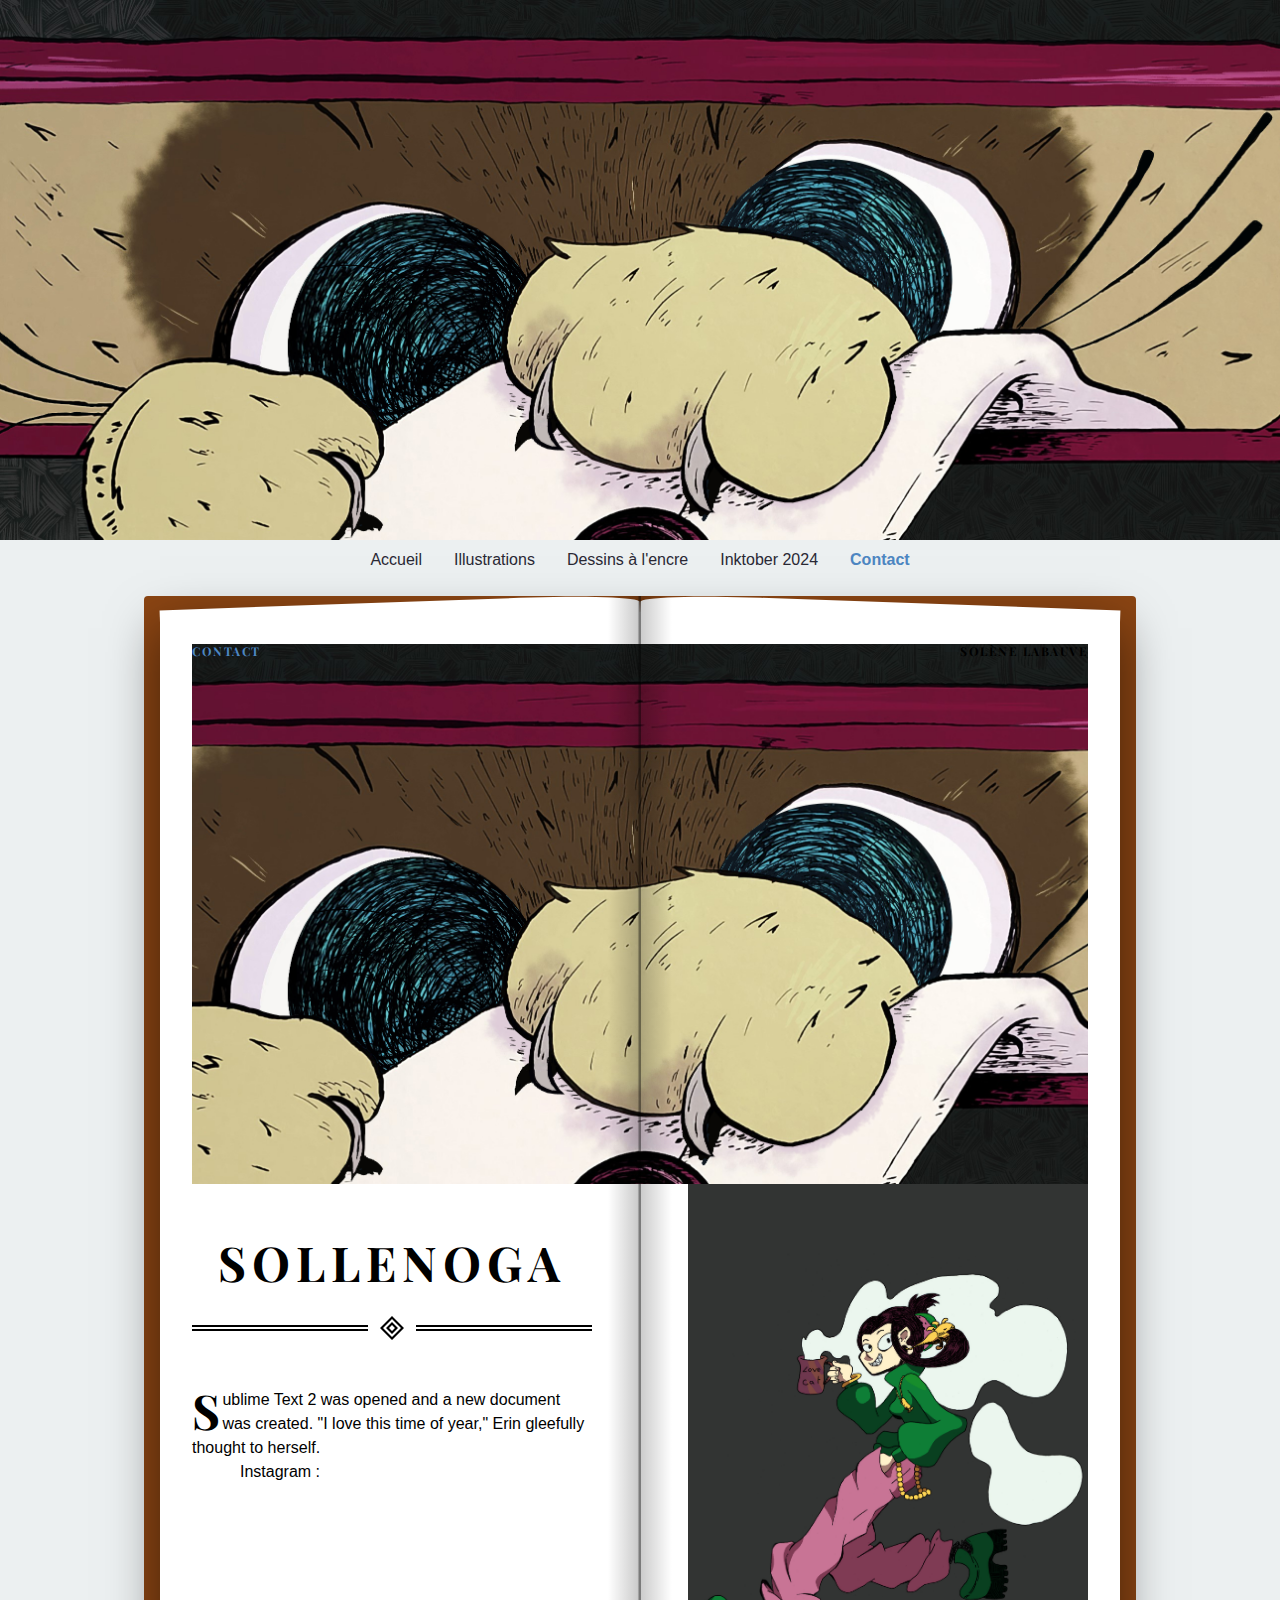
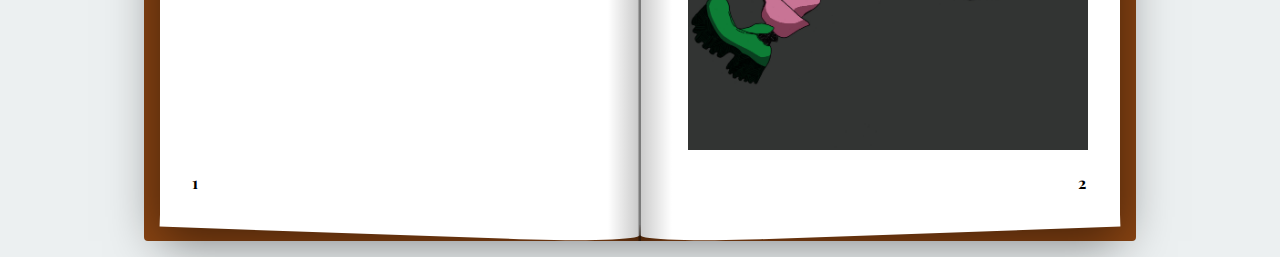
==== contact.html @ 6526e8dc "modification des images contact et test" ====
<!DOCTYPE html>
<html lang="fr">
<head>
    <meta charset="UTF-8">
    <meta name="viewport" content="width=device-width, initial-scale=1.0">
    <title>Contact</title>
    <link rel="stylesheet" href="css/styleLivre.css">
    <link rel="stylesheet" href="css/style.css">
</head>
<body>
    <div id="header"></div>
    <div id="wrapper">
        <div id="container">
    
            <section class="open-book">
                <header>
                    <h1>Contact</h1>
                    <h6>Solène Labauve</h6>
                </header>
                <article>
                    <h2 class="chapter-title">Sollenoga</h2>
                    <p>
                        Sublime Text 2 was opened and a new document was created. "I love this time of year," Erin gleefully thought to herself.
                    </p>
                    <p>
                        Instagram :
                    </p>
                    <img src="images/caracter_saul.jpg" alt="">
                    
                </article>
                <footer>
                    <ol id="page-numbers">
                        <li>1</li>
                        <li>2</li>
                    </ol>
                </footer>
            </section>
    
        </div>
    </div>

    
    <script src="js/script.js"></script>
</body>
</html>
---- css/styleLivre.css ----
@import url(https://fonts.googleapis.com/css?family=Crimson+Text:400,700,900,400italic,700italic,900italic|Playfair+Display:400,700,900,400italic,700italic,900italic|Rock+Salt:400);

*,
:before,
:after {
    box-sizing: border-box;
}

body {
    /* background-color: #1d1f20; */
    color: #e5e5e5;
    font: 16px/1.25 'Crimson Text', sans-serif;
    margin: 0;
}

#wrapper {
    margin-left: auto;
    margin-right: auto;
    max-width: 80vw;
}

#container {
    float: left;
    padding: 1em;
    width: 100%;
}

header{
    width: 100%;
}

img{
    width: 100%;
}

/*** OPEN BOOK ***/
.open-book {
    background: #fff;
    box-shadow: rgba(0,0,0,0.5) 0 1em 3em;
    color: #000;
    padding: 2em;
}

.open-book * {
    position: relative;
}

/* Highlight */
.open-book *::-moz-selection {
    background: rgba(222,255,0,0.75);
}

.open-book *::selection {
    background: rgba(222,255,0,0.75);
}

/* Header/Footer */
.open-book header {
    padding-bottom: 1em;
}

.open-book header *,
.open-book footer * {
    font: 700 1em/1.25 'Playfair Display', sans-serif;
    letter-spacing: 0.125em;
    margin: 0;
}

.open-book header * {
    font-size: 0.75em;
    text-transform: uppercase;
}

.open-book footer {
    padding-top: 1em;
}

.open-book footer #page-numbers {
    display: none;
    list-style: none;
    padding: 0;
    text-align: left;
}

.open-book footer #page-numbers > li:last-child {
    text-align: right;
}

/* Chapter Title */
.open-book .chapter-title {
    background: url([data-uri]) bottom center no-repeat;
    background-size: 0.5em 0.5em;
    font: 700 5vw/1.25 'Playfair Display', sans-serif;
    letter-spacing: 0.125em;
    margin: 0 0 1em 0;
    padding: 1em 0;
    position: relative;
    text-align: center;
    text-transform: uppercase;
}

.open-book .chapter-title:before,
.open-book .chapter-title:after {
    border: solid 0 #000;
    border-width: 0.05em 0;
    bottom: calc((0.125em / 2) * 3);
    content: '';
    height: 0.15em;
    position: absolute;
    width: calc(50% - (1em / 2));
}

.open-book .chapter-title:before {
    left: 0;
}

.open-book .chapter-title:after {
    right: 0;
}

/* Body Copy */
.open-book article {
    line-height: 1.5;
}

.open-book article *:not(.chapter-title):not(hr):not(dl) {
    margin: 0 auto;
    max-width: 28.125em;
}

.open-book article p {
    text-indent: 2em;
}

.open-book .chapter-title + p:first-of-type {
    text-indent: 0;
}

.open-book .chapter-title + p:first-of-type:first-letter {
    float: left;
    font: 700 3em/0.65 'Playfair Display', sans-serif;
    padding: 0.15em 0.05em 0 0;
    text-transform: uppercase;
}

.open-book article > ul,
.open-book article > ol {
    padding-left: 3em;
}

.open-book article > ul ul {
    padding-left: 1em;
}

.open-book a {
    background: url([data-uri]) bottom repeat-x;
    background-size: auto 0.25em;
    color: inherit;
    text-decoration: none;
}

.open-book s,
.open-book strike {
    background: url([data-uri]) center repeat-x;
    background-size: auto 0.5em;
    color: rgba(0,0,0,0.5);
    text-decoration: none;
}

.open-book sup {
    color: #cc0000;
    font-family: 'Rock Salt', cursive;
    left: 0;
    margin-top: -1em!important;
    max-width: 100%!important;
    position: absolute;
    text-align: center;
    width: 100%;
}

.open-book mark {
    background: linear-gradient(to bottom, rgba(222,255,0,1) 0%,rgba(222,255,0,0.5) 60%,rgba(222,255,0,1) 100%);
}

.open-book mark.pink {
    background: linear-gradient(to bottom, rgba(255,69,190,1) 0%,rgba(255,107,203,0.5) 60%,rgba(255,107,203,1) 100%);
}

.open-book mark.blue {
    background: linear-gradient(to bottom, rgba(73,179,255,1) 0%,rgba(107,193,255,0.5) 60%,rgba(107,193,255,1) 100%);
}

.open-book mark.green {
    background: linear-gradient(to bottom, rgba(67,226,15,1) 0%,rgba(39,229,54,0.5) 60%,rgba(39,229,54,1) 100%);
}

.open-book mark.orange {
    background: linear-gradient(to bottom, rgba(255,134,9,1) 0%,rgba(255,177,34,0.5) 60%,rgba(255,177,34,1) 100%);
}

.open-book hr {
    background-color: #000;
    border: 0;
    height: 2px;
    margin: 1em 0;
}

.open-book dl {
    border: solid 0 #ccc;
    border-width: 0.0625em 0;
    break-inside: avoid-column;
    margin: 1em auto;
    padding: 1em 0;
}



/*** MEDIA QUERIES ***/
@media only screen and ( min-width: 50em ) {

    .open-book {
        margin: 1em;
        position: relative;
    }

    /* Couverture arrière du livre */
    .open-book:before {
        background-color: var(--cover-book); 
        border-radius: 0.25em;
        bottom: -1em;
        content: '';
        left: -1em;
        position: absolute;
        right: -1em;
        top: -1em;
        z-index: -1;
    }

    /* Ombre entre les deux pages */
    .open-book:after {
        background: linear-gradient(to right, transparent 0%,rgba(0,0,0,0.2) 46%,rgba(0,0,0,0.5) 49%,rgba(0,0,0,0.6) 50%,rgba(0,0,0,0.5) 51%,rgba(0,0,0,0.2) 52%,transparent 100%);
        bottom: -1em;
        content: '';
        left: 50%;
        position: absolute;
        top: -1em;
        transform: translate(-50%,0);
        width: 4em;
        z-index: 1;
    }

    /* Séparation en deux colonne pour faire deux pages */
    .open-book > * {
        column-count: 2;
        column-gap: 6em;
        position: relative;
        z-index: 1;
    }

    /* Header/Footer */

    /*Effet arrondi au milieu*/
    .open-book header:before,
    .open-book header:after,
    .open-book footer:before,
    .open-book footer:after {
        background: #fff;
        border-radius: 25%;
        content: '';
        height: 2em;
        position: absolute;
        z-index: -1;
        width: calc(50% + 2em);
    }

    /* bout des page non arrondi haut */
    .open-book header:before,
    .open-book footer:before,
    .open-book footer:after {
        border-top-left-radius: 0;
    }

    .open-book header:after,
    .open-book footer:before,
    .open-book footer:after {
        border-top-right-radius: 0;
    }

    /* bout des page non arrondi bas */
    .open-book header:before,
    .open-book header:after,
    .open-book footer:after {
        border-bottom-right-radius: 0;
    }

    .open-book header:before,
    .open-book header:after,
    .open-book footer:before {
        border-bottom-left-radius: 0;
    }

    .open-book header:before,
    .open-book header:after {
        top: -2.65em;
    }

    .open-book header:before,
    .open-book footer:before {
        right: 50%;
    }

    .open-book header:before {
        transform: rotate(-2deg);
    }

    .open-book header:after,
    .open-book footer:after {
        left: 50%;
    }

    .open-book header:after {
        transform: rotate(2deg);
    }

    .open-book footer:before,
    .open-book footer:after {
        bottom: -2.65em;
    }

    .open-book footer:before {
        transform: rotate(2deg);
    }

    .open-book footer:after {
        transform: rotate(-2deg);
    }

    .open-book header > *:last-child,
    .open-book footer > *:last-child {
        text-align: right;
    }

    .open-book footer #page-numbers {
        display: block;
    }

    /* Chapter Title */
    .open-book .chapter-title {
        font-size: 3em;
    }

    .open-book .chapter-title:before,
    .open-book .chapter-title:after {
        height: 0.125em;
    }

    /* Body Copy */
    .open-book article p {
        text-indent: 3em;
    }

    .open-book article > ul,
    .open-book article > ol {
        padding-left: 4em;
    }

}
---- css/style.css ----
:root {
    /* colors */
    --body-bg: #ecf0f1;
    --page-bg: #F5F5F5;
    --dark-text: #2A2935;
    --white-text : #fff;
    --active-link: #4d86c2;
    --banner-bg : url(../images/banner.jpg);
    --cover-book : #8B4513;
  
    /* spacing */
    --baseline: 12px;
  
    /* fonts */
    --book-title: 'Tulpen One', sans-serif;
    --title: 'Cormorant Garamond', serif;
    --body: 'Cormorant Garamond', serif;
    --base-size: var(--baseline) * 1.2;
  }
  
*{
    margin: 0;
    padding: 0;
    text-decoration: none;
    list-style: none;
}

body{
    font-family: 'Gill Sans', 'Gill Sans MT', Calibri, 'Trebuchet MS', sans-serif;
    font-size: var(--base-size);
    background-color: var(--body-bg);
}

h1{
    color: var(--active-link);
    font-family: var(--title);
    margin: 20px 0px;
}

p{
    font-size: var(--base-size);
    margin: 10px 0px;
    
}

.content{
    display: grid;
    justify-content: center;
    margin: 5vh 10vw;
}

.image-container {
    max-width: 90%; /* Largeur maximale de l'image */
    max-height: 90%; /* Hauteur maximale de l'image */
}

.responsive-image {
    width: 100%; /* L'image prend 100% de la largeur du conteneur */
    height: auto; /* Conserve le ratio d'aspect */
    object-fit: contain; /* Ajuste l'image pour qu'elle soit entièrement visible */
}

/* ==================== */
/*      HEADER         */
/* ==================== */
header{
    position: relative;
    height: 60vh;
    width: 100%;
    background-size: cover;
    background-position: bottom;
    background-image: var(--banner-bg);
}

.navbar{
    width: 100%;
    height: 40px;
    position: relative;
    margin: 0 auto;
    display: flex;
    align-items: center;
    justify-content: space-between;
}

.navbar a{
    color: var(--dark-text);
}

.navbar a:hover{
    color: var(--active-link);
}

.navbar .nav-links ul{
    display: flex;
    gap: 2rem;
    width: 100vw;
    justify-content: center;
}

.navbar .nav-links ul li.active a{
    color: var(--active-link);
    font-weight: 600;  
}

.navbar .menu-burger{
    color: var(--dark-text);
    display: none;
    position: absolute;
    right: 50px;
    width: 35px;
}

/* RESPONSIVE */
@media screen and (max-width: 600px){
    .navbar{
        padding: 0;
    }

    .navbar .menu-burger{
        display: block;
    }
    .nav-links{
        left: 0;
        top: 0;
        position:absolute;
        width: 100%;
        height: 100vh;
        display: flex;
        justify-content: center;
        align-items: center;
        margin-left: -100%;
        transition: all 0.5s ease;
        background-image: var(--banner-bg);
    }

    .nav-links.mobile-menu{
        margin-left: 0;
    }

    .nav-links ul{
        display:flex;
        flex-direction: column;
    }

    .navbar .nav-links ul li{
        margin: 20px 0;
    }
    
}

/* ==================== */
/*      ILLUSTRATION    */
/* ==================== */

/*      Slider    */
.image-box{
    width: 100%;
    justify-content: center;
    display: flex;
    flex-wrap: wrap;
}

.image-box input[type="radio"]{
    width: 35px;
    height: 35px;
    display: inline-block;
    outline: none;
    appearance: none;
    cursor: pointer;
    opacity: 0.5;
    margin: 0 2px;
    
}

.image-box input[type="radio"]:hover{
    transform: scale(1.1);
    opacity: 1;
}

.image-bg{
    width: 100%;
    height: 600px;
    margin-bottom: 10px;
    background-size: contain;
    background-repeat: no-repeat;
    background-position: center;
}

/*      Gaelerie    */
.galerie{
    display: flex;
    flex-wrap: wrap;
    width: 100%;
    padding: 10px;
    margin: 0px auto;
    margin-top: 100px;
}

.gallery-item {
    flex-basis: 32.7%;
    margin: 2px;
    cursor: pointer;
}

.gallery-item:hover{
    opacity: 0.85;
}

.gallery-item img{
    /* padding: 2px; */
    width: 100%;
    height: 100%;
    object-fit: cover;
    /* max-width: 500px;
    max-height: 200px; */
}


.lightbox{
    position: fixed;
    display: none;
    background-color: rgba(0, 0, 0, 0.6);
    width: 100%;
    height: 100%;
    overflow: auto;
    top: 0;
    left: 0;
    align-items: center;
}

.lightbox-content{
    position: relative;
    width: 65%;
    height: 58%;
    margin: 5% auto;
    display: flex;
    justify-content: center;
}

.lightbox-content img{
    max-width: 100%;
    max-height: 100%;
    align-self: center;
}
.lightbox-prev, .lightbox-next{
    position: absolute;
    background-color: rgba(0, 0, 0, 0, 0.8);
    color: var(--white-text);
    padding: 9px;
    top: 45%;
    cursor: pointer;
    
}

.lightbox-prev{
    left: 0;
}

.lightbox-next{
    right: 0;
}

/* gallery lightbox respnsive */
@media(max-width:767px){
    .galerie{
        width: 100%;
    }
    .gallery-item{
        flex-basis: 49.80%;
        margin-bottom: 3px;
    }
    .lightbox-content{
        width: 80%;
        height: 60%;
        margin: 15% auto;
    }
}
@media(max-width:480px){
    .gallery-item{
        flex-basis: 100%;
        margin-bottom: 1px;
    }
    .lightbox-content{
        width: 90%;
        margin: 20% auto;
    }
}
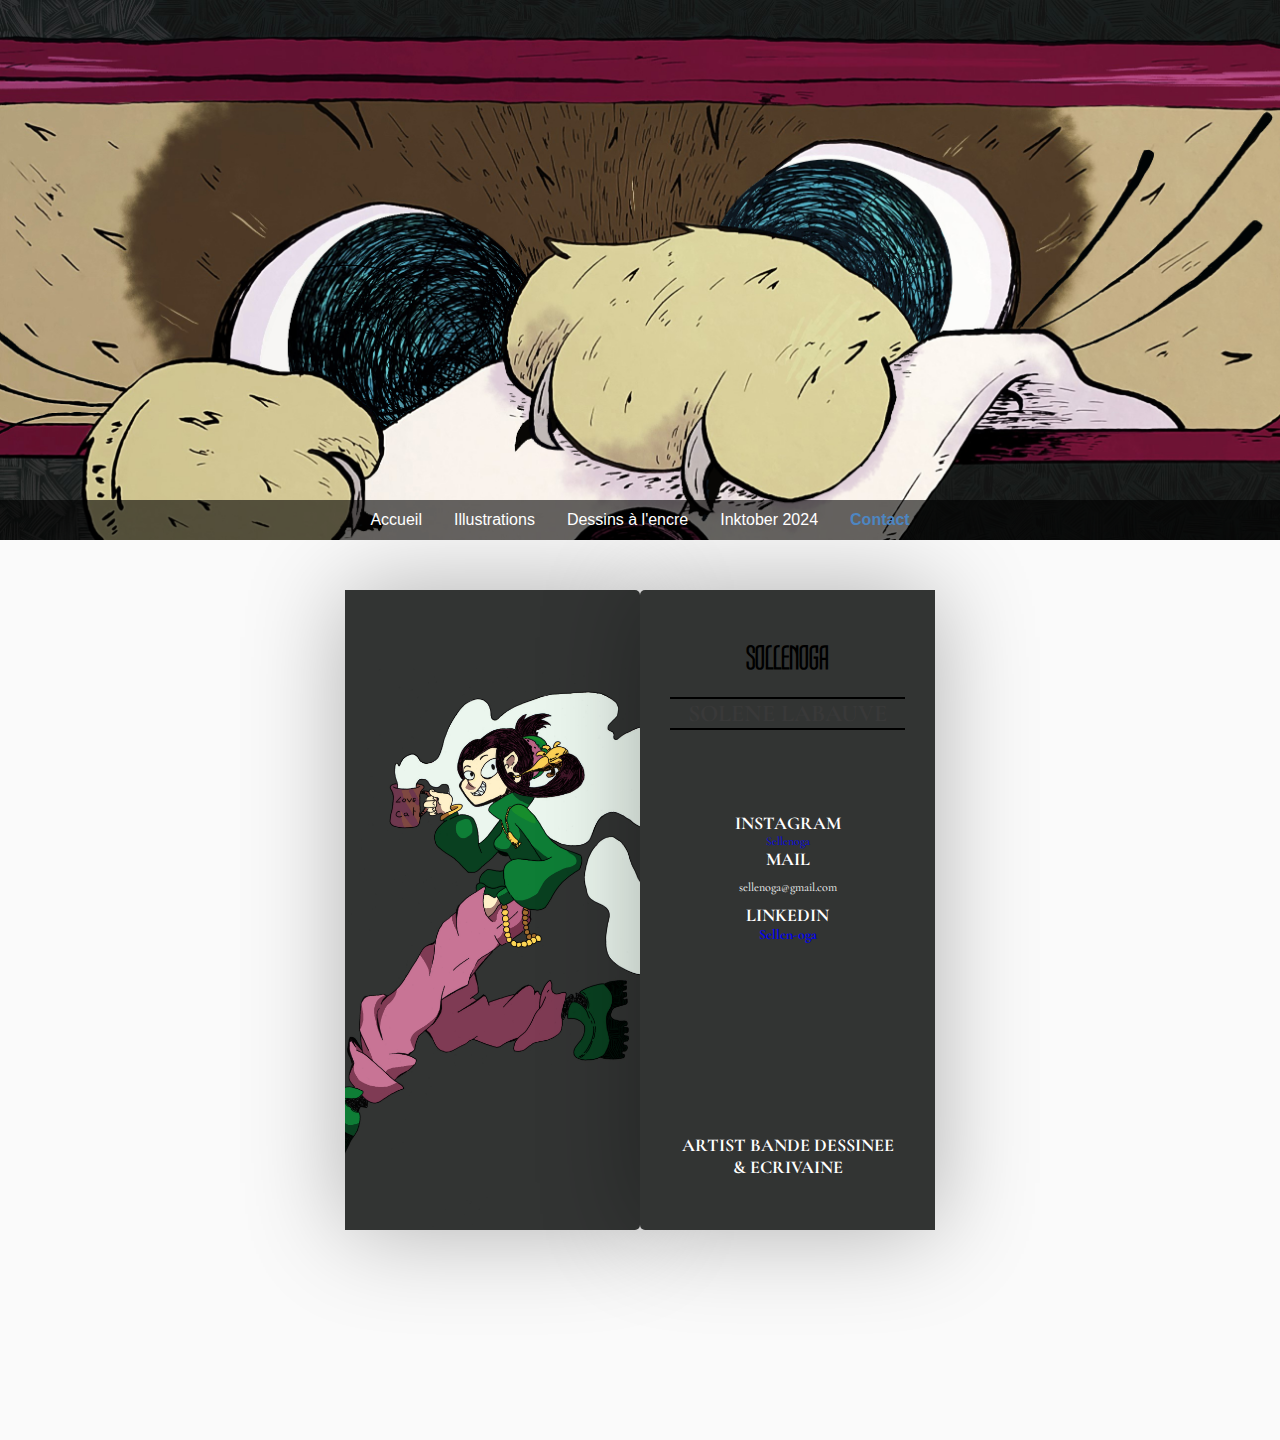
==== commit 5d0d0117: "modif nav responsive" ====
--- a/contact.html
+++ b/contact.html
@@ -1,45 +1,51 @@
 <!DOCTYPE html>
-<html lang="fr">
+<html lang="en">
 <head>
     <meta charset="UTF-8">
     <meta name="viewport" content="width=device-width, initial-scale=1.0">
-    <title>Contact</title>
-    <link rel="stylesheet" href="css/styleLivre.css">
+    <title>Test</title>
     <link rel="stylesheet" href="css/style.css">
+    <link rel="stylesheet" href="css/styleOpenBook.css">
 </head>
 <body>
+    
     <div id="header"></div>
-    <div id="wrapper">
-        <div id="container">
-    
-            <section class="open-book">
-                <header>
-                    <h1>Contact</h1>
-                    <h6>Solène Labauve</h6>
-                </header>
-                <article>
-                    <h2 class="chapter-title">Sollenoga</h2>
-                    <p>
-                        Sublime Text 2 was opened and a new document was created. "I love this time of year," Erin gleefully thought to herself.
-                    </p>
-                    <p>
-                        Instagram :
-                    </p>
-                    <img src="images/caracter_saul.jpg" alt="">
-                    
-                </article>
-                <footer>
-                    <ol id="page-numbers">
-                        <li>1</li>
-                        <li>2</li>
-                    </ol>
-                </footer>
-            </section>
-    
+
+    <div class="cover">
+        <div class="book">
+            <div class="page page-left">
+                <img src="images/caracter_saul.jpg" alt="image">                
+            </div>
+            <div class="page page-right">
+
+                <div class="page-header">
+                    <h1 class="book-title">SOLLENOGA</h1>
+                    <h1 class="title">SOLENE LABAUVE</h1>
+                </div>
+
+                <div class="page-content">
+
+                    <h2>INSTAGRAM</h2>
+                    <a href="https://www.instagram.com/sellenoga/?utm_source=ig_web_button_share_sheet">Sellenoga</a>
+
+                    <h2>MAIL</h2>
+                    <p>sellenoga@gmail.com</p>
+                    <!-- idée d'amélioration : un bouton contact qui tourne la page et mène à un form de contact de mail -->
+
+                    <h2>LINKEDIN</h2>
+                    <a href="https://www.linkedin.com/in/sellen-oga/"><h3>Sellen-oga</h3></a>
+
+                </div>
+
+                <div class="page-footer">
+                    <h2>ARTIST BANDE DESSINEE</h2>
+                    <h2>& ECRIVAINE</h2>
+                </div>
+            </div>
         </div>
     </div>
-
     
     <script src="js/script.js"></script>
+
 </body>
-</html>
+</html>--- a/css/style.css
+++ b/css/style.css
@@ -6,7 +6,7 @@
     --white-text : #fff;
     --active-link: #4d86c2;
     --banner-bg : url(../images/banner.jpg);
-    --cover-book : #8B4513;
+    --nav-bg :rgba(0, 0, 0, 0.6);;
   
     /* spacing */
     --baseline: 12px;
@@ -70,6 +70,8 @@
     background-size: cover;
     background-position: bottom;
     background-image: var(--banner-bg);
+    align-content: end;
+    display: block;
 }
 
 .navbar{
@@ -80,10 +82,11 @@
     display: flex;
     align-items: center;
     justify-content: space-between;
+    background-color: var(--nav-bg);
 }
 
 .navbar a{
-    color: var(--dark-text);
+    color: var(--white-text);
 }
 
 .navbar a:hover{
@@ -103,7 +106,7 @@
 }
 
 .navbar .menu-burger{
-    color: var(--dark-text);
+    color: var(--white-text);
     display: none;
     position: absolute;
     right: 50px;
@@ -130,7 +133,7 @@
         align-items: center;
         margin-left: -100%;
         transition: all 0.5s ease;
-        background-image: var(--banner-bg);
+        background-color: var(--nav-bg);
     }
 
     .nav-links.mobile-menu{
--- a/css/styleOpenBook.css
+++ b/css/styleOpenBook.css
@@ -0,0 +1,99 @@
+@import url('https://fonts.googleapis.com/css?family=Cormorant+Garamond:300,400,600|Tulpen+One&display=swap');
+
+:root {
+    /* colors */
+    --body-bg: #FAFAFA;
+    --page-bg: #F5F5F5;
+    --dark-text: #2A2935;
+    
+    /* spacing */
+    /* this is what defines the global scale */
+    --baseline: 12px;
+    
+    /* fonts */
+    --book-title: 'Tulpen One', sans-serif;
+    --title: 'Cormorant Garamond', serif;
+    --body: 'Cormorant Garamond', serif;
+    --base-size: var(--baseline) * 1.2;
+    --book-title-size: var(--baseline) * 14.2;
+  }
+
+.cover{
+    width: 100vw;
+    height: 100vh;
+    justify-content: center;
+    display: flex;
+    padding: 50px;
+    box-sizing: border-box;
+}
+
+.book{
+    display: flex;
+    flex-direction: row;
+    height: 80%;
+    width: 50%;
+}
+
+.page{
+    display: flex;
+    width: 50%;
+    text-align: center;
+    align-items: center;
+    justify-content: center;
+    box-shadow: 0 0 100px rgba(0, 0, 0, .3);
+    background-color: #F5F5F5;
+    flex-direction: column;
+    font-family: var(--title); 
+    font-size: 12px;
+    overflow: hidden;
+}
+
+.page-left{    
+    border-top-right-radius: 5px;
+    border-bottom-right-radius: 5px;
+}
+
+.page-right{    
+    border-top-left-radius: 5px;
+    border-bottom-left-radius: 5px;
+    background-color: #323433;
+    color: white;
+}
+
+.page-header{
+    height: 30%;
+    width: 100%;
+    padding: 30px;
+    box-sizing: border-box;
+}
+
+.page-content{
+    height: 55%; 
+    padding: 30px;
+    box-sizing: border-box;
+}
+
+.page-footer{
+    width: 100%;
+    height: 15%;
+}
+
+img{
+    width: 100%;
+    height: 100%;
+    object-fit: cover;
+}
+
+.title{
+    color: rgb(57, 57, 57);
+    border-top: 2px solid black;
+    border-bottom: 2px solid black;
+    margin-top: 10px;
+    font-family: var(--title);
+}
+
+.book-title{
+    color: black;
+    font-family: var(--book-title);
+    font-size  : 34px;
+}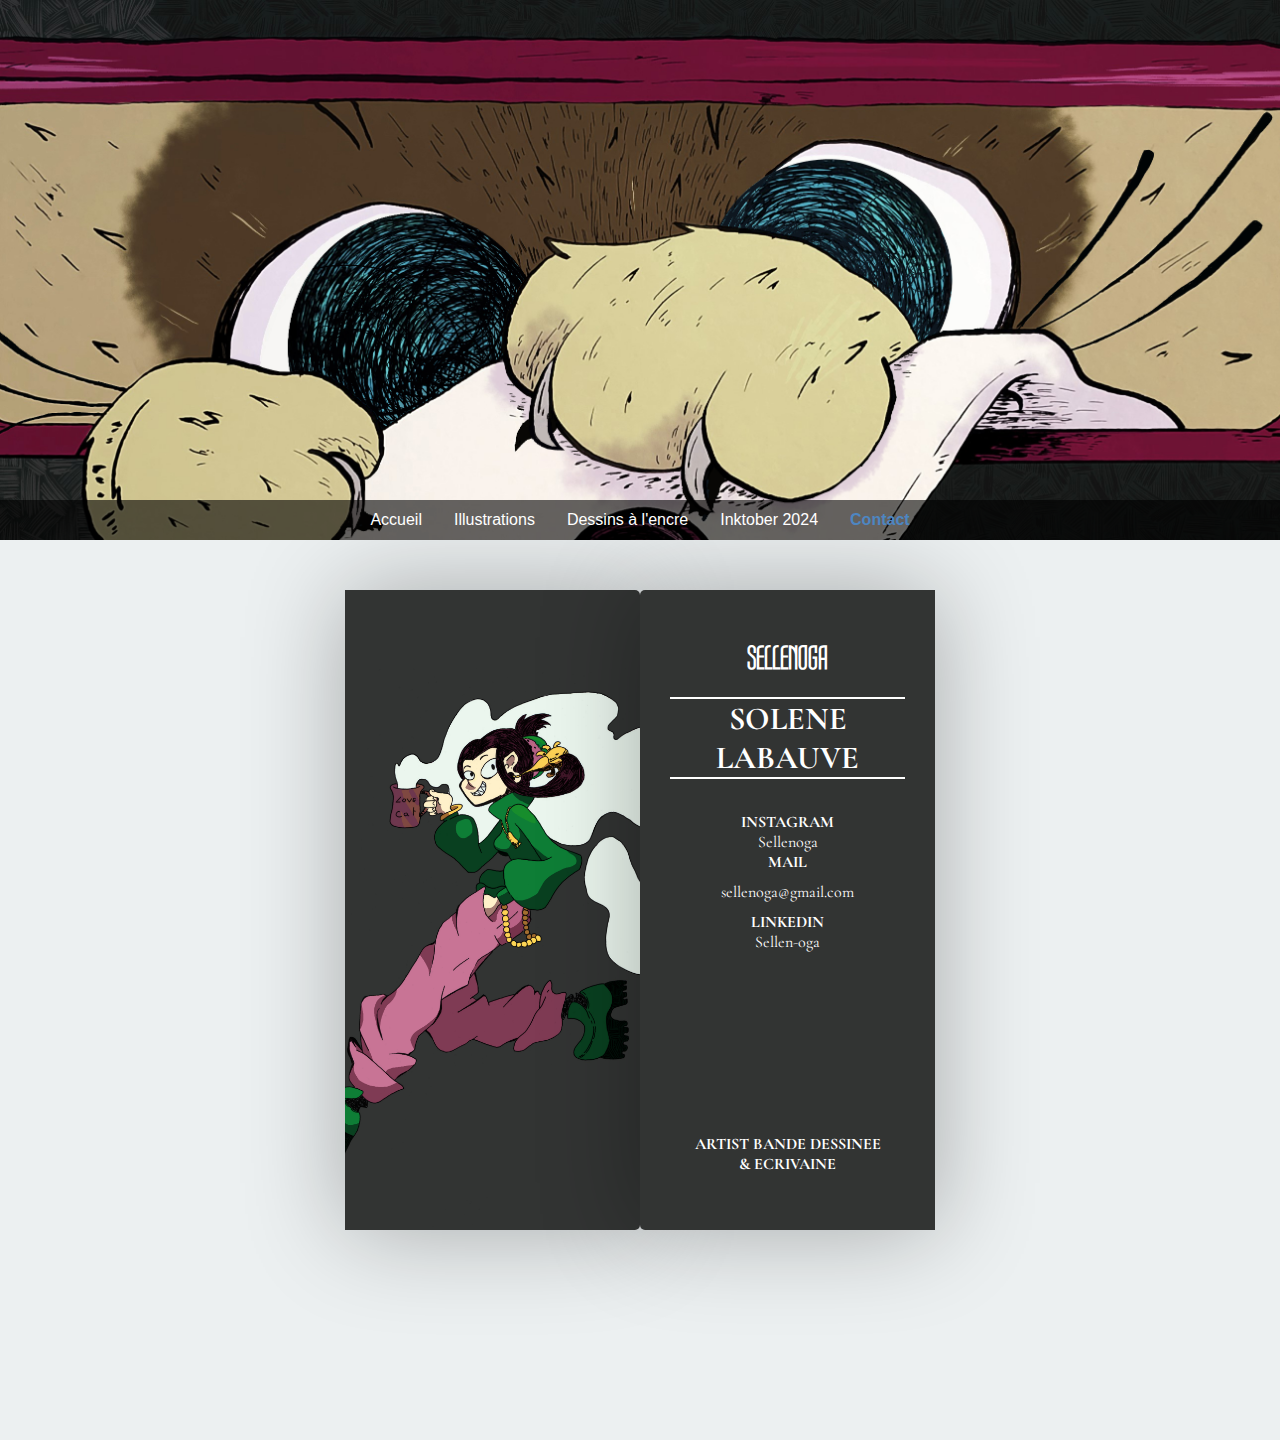
==== commit b7cddd04: "modif style et lien dans contact avec logo" ====
--- a/contact.html
+++ b/contact.html
@@ -5,7 +5,7 @@
     <meta name="viewport" content="width=device-width, initial-scale=1.0">
     <title>Test</title>
     <link rel="stylesheet" href="css/style.css">
-    <link rel="stylesheet" href="css/styleOpenBook.css">
+    <link rel="stylesheet" href="css/styleContact.css">
 </head>
 <body>
     
@@ -19,22 +19,26 @@
             <div class="page page-right">
 
                 <div class="page-header">
-                    <h1 class="book-title">SOLLENOGA</h1>
+                    <h1 class="book-title">SELLENOGA</h1>
                     <h1 class="title">SOLENE LABAUVE</h1>
                 </div>
 
                 <div class="page-content">
 
                     <h2>INSTAGRAM</h2>
-                    <a href="https://www.instagram.com/sellenoga/?utm_source=ig_web_button_share_sheet">Sellenoga</a>
+                    <a href="https://www.instagram.com/sellenoga/?utm_source=ig_web_button_share_sheet" class="contact-link">                       
+                        <i class="fa-solid fa-arrow-up-right-from-square"></i>
+                        Sellenoga
+                    </a>
 
                     <h2>MAIL</h2>
                     <p>sellenoga@gmail.com</p>
-                    <!-- idée d'amélioration : un bouton contact qui tourne la page et mène à un form de contact de mail -->
 
                     <h2>LINKEDIN</h2>
-                    <a href="https://www.linkedin.com/in/sellen-oga/"><h3>Sellen-oga</h3></a>
-
+                    <a href="https://www.linkedin.com/in/sellen-oga/" class="contact-link">                        
+                        <i class="fa-solid fa-arrow-up-right-from-square"></i>
+                        Sellen-oga
+                    </a>
                 </div>
 
                 <div class="page-footer">
--- a/css/style.css
+++ b/css/style.css
@@ -263,7 +263,7 @@
     right: 0;
 }
 
-/* gallery lightbox respnsive */
+/* gallery lightbox responsive */
 @media(max-width:767px){
     .galerie{
         width: 100%;
--- a/css/styleContact.css
+++ b/css/styleContact.css
@@ -0,0 +1,111 @@
+@import url('https://fonts.googleapis.com/css?family=Cormorant+Garamond:300,400,600|Tulpen+One&display=swap');
+
+:root {
+    /* colors */
+    --body-bg: #ecf0f1;
+    --page-bg: #F5F5F5;
+    --dark-text: #323433;
+    --white-text : #fff;
+    --active-link: #4d86c2;
+    --banner-bg : url(../images/banner.jpg);
+    --nav-bg :rgba(0, 0, 0, 0.6);;
+  
+    /* spacing */
+    --baseline: 12px;
+  
+    /* fonts */
+    --book-title: 'Tulpen One', sans-serif;
+    --title: 'Cormorant Garamond', serif;
+    --body: 'Cormorant Garamond', serif;
+    --base-size: var(--baseline) * 1.2;
+  }
+
+.contact-link{
+    color: var(--white-text);
+    text-decoration: none;
+    display: inline-block;
+}
+
+.cover{
+    width: 100vw;
+    height: 100vh;
+    justify-content: center;
+    display: flex;
+    padding: 50px;
+    box-sizing: border-box;
+}
+
+.book{
+    display: flex;
+    flex-direction: row;
+    height: 80%;
+    width: 50%;
+}
+
+.page{
+    display: flex;
+    width: 50%;
+    text-align: center;
+    align-items: center;
+    justify-content: center;
+    box-shadow: 0 0 100px rgba(0, 0, 0, .3);
+    background-color: #F5F5F5;
+    flex-direction: column;
+    font-family: var(--title); 
+    font-size: var(--base-size);
+    overflow: hidden;
+}
+
+.page-left{    
+    border-top-right-radius: 5px;
+    border-bottom-right-radius: 5px;
+}
+
+.page-right{    
+    border-top-left-radius: 5px;
+    border-bottom-left-radius: 5px;
+    background-color: var(--dark-text);
+    color: white;
+}
+
+.page-header{
+    height: 30%;
+    width: 100%;
+    padding: 30px;
+    box-sizing: border-box;
+}
+
+.page-content{
+    height: 55%; 
+    padding: 30px;
+    box-sizing: border-box;
+}
+
+.page-footer{
+    width: 100%;
+    height: 15%;
+}
+
+img{
+    width: 100%;
+    height: 100%;
+    object-fit: cover;
+}
+
+.title{
+    color: var(--white-text);
+    border-top: 2px solid var(--white-text);
+    border-bottom: 2px solid var(--white-text);
+    margin-top: 10px;
+    font-family: var(--title);
+}
+
+.book-title{
+    color: var(--white-text);
+    font-family: var(--book-title);
+    font-size  : 34px;
+}
+
+h2{
+    font-size: var(--base-size);
+}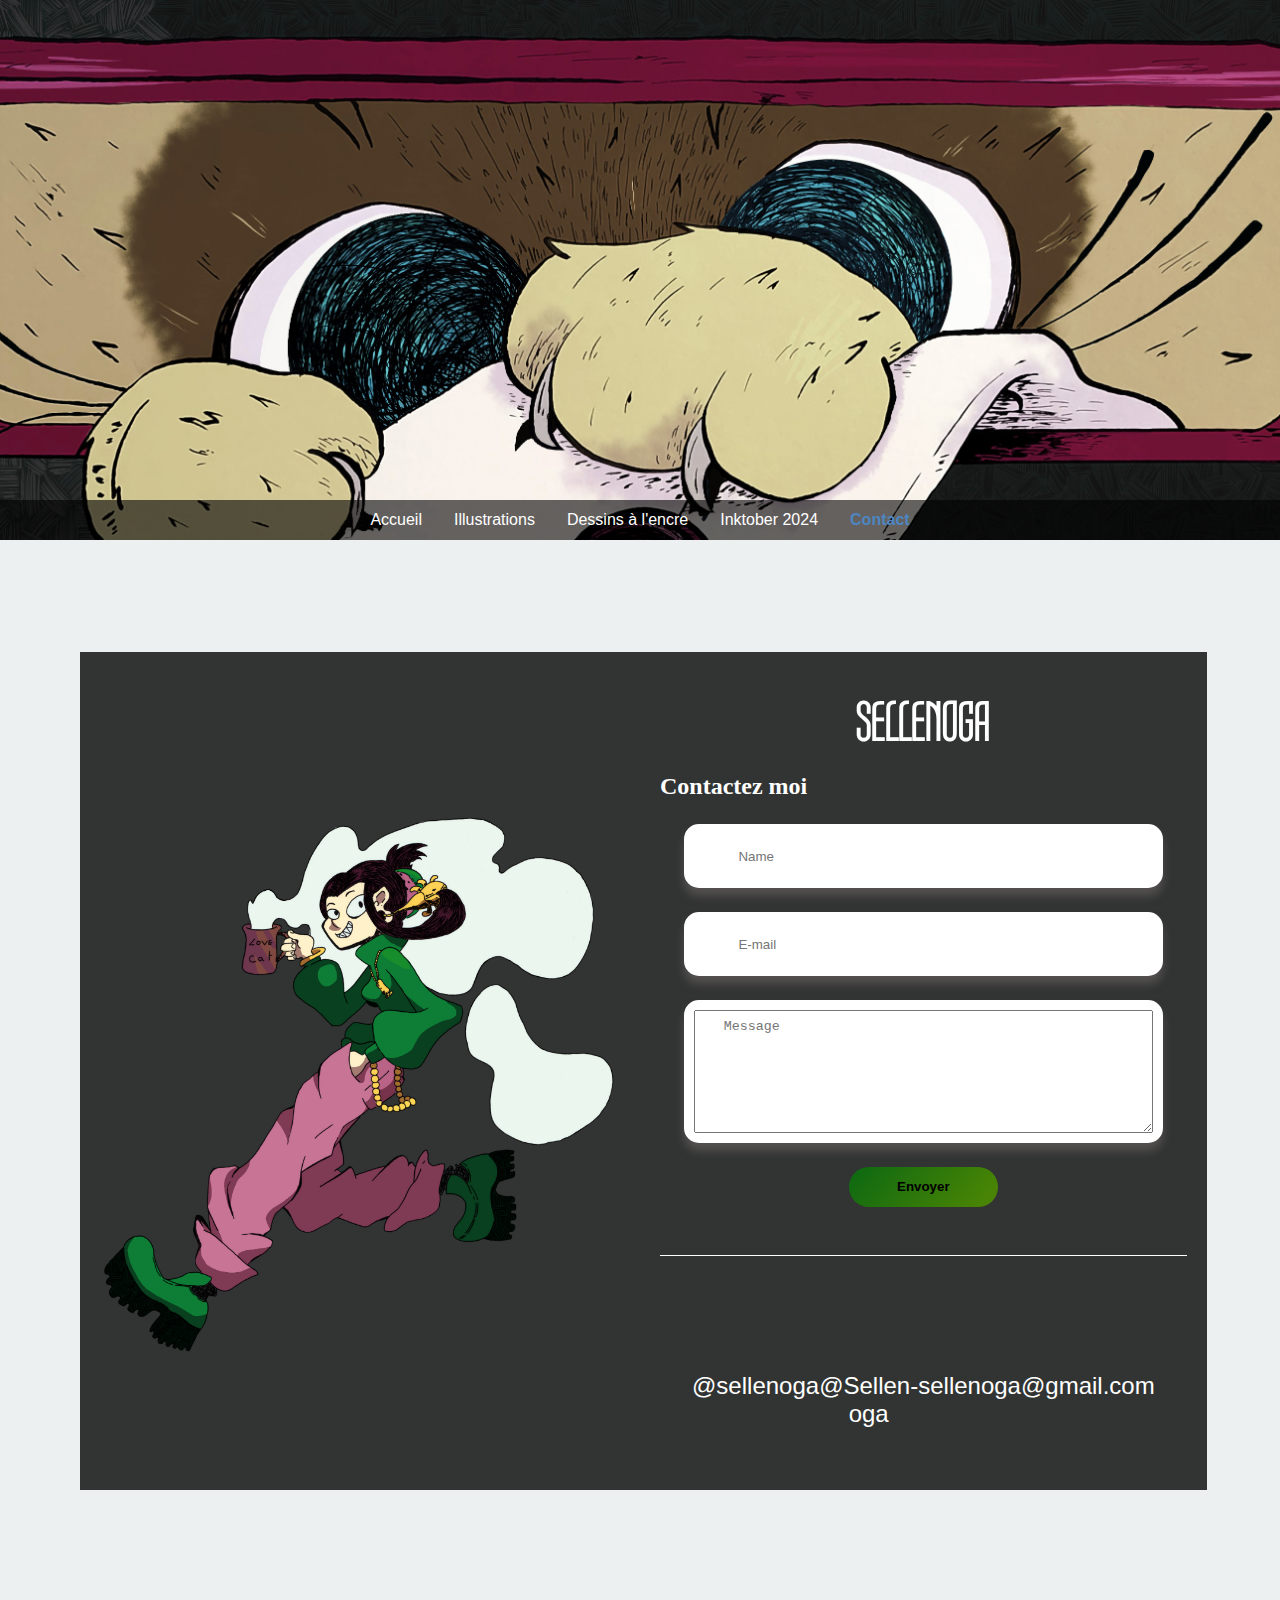
==== commit 03ec9fec: "modif page contact" ====
--- a/contact.html
+++ b/contact.html
@@ -12,42 +12,70 @@
     <div id="header"></div>
 
     <div class="cover">
-        <div class="book">
-            <div class="page page-left">
-                <img src="images/caracter_saul.jpg" alt="image">                
-            </div>
-            <div class="page page-right">
+        
+    <div class="book">
+        <div class="child">
+            <img src="images/caracter_saul.jpg" alt="image">   </div>
+        <div class="child">
+            
+            <h1 class="book-title">SELLENOGA</h1>
+            
+            <!-- Form envoie mail -->
+            <form action="">
+                <h1 class="title">Contactez moi</h1>
 
-                <div class="page-header">
-                    <h1 class="book-title">SELLENOGA</h1>
-                    <h1 class="title">SOLENE LABAUVE</h1>
+                <!-- Name -->
+			    <div class="form-group position-relative">
+			    	<label for="formName" class="d-block">
+                        <i class="fa-solid fa-user"></i>
+			    	</label>
+			    	<input type="text" id="formName" class="entree" placeholder="Name" required>
+			    </div>
+
+                <!-- E-mail -->
+                <div class="form-group">
+                    <label for="formEmail" class="d-block">
+                        <i class="fa-regular fa-envelope"></i>
+                    </label>
+                    <input type="email" id="formEmail" class="entree" placeholder="E-mail" required>
+                </div>               
+
+			    <!-- Message -->
+			    <div class="form-group message">
+			    	<textarea id="formMessage" class="form-control form-control-lg" rows="7" placeholder="Message" required></textarea>
+			    </div>
+
+                <!-- Submit btn -->
+			    <div class="text-center">
+			    	<button type="submit" class="btn btn-primary" tabIndex="-1">Envoyer</button>
+			    </div>
+            </form>
+
+            <!-- Réseaux et mail -->
+             <div class="contact-info">
+
+                <!-- Insta -->
+                <a href="https://www.instagram.com/sellenoga/?utm_source=ig_web_button_share_sheet" class="reseau">
+                   <i class="fa-brands fa-instagram"></i>
+                   <p>@sellenoga</p>
+                </a>
+                
+                <!-- Linkedin -->
+                <a href="https://www.linkedin.com/in/sellen-oga/" class="reseau">
+                    <i class="fa-brands fa-linkedin-in"></i>
+                   <p>@Sellen-oga</p>
+                </a>
+                
+                <!-- mail -->
+                <div class="reseau">
+                    <i class="fa-regular fa-envelope"></i>
+                    <p>sellenoga@gmail.com</p>
                 </div>
-
-                <div class="page-content">
-
-                    <h2>INSTAGRAM</h2>
-                    <a href="https://www.instagram.com/sellenoga/?utm_source=ig_web_button_share_sheet" class="contact-link">                       
-                        <i class="fa-solid fa-arrow-up-right-from-square"></i>
-                        Sellenoga
-                    </a>
-
-                    <h2>MAIL</h2>
-                    <p>sellenoga@gmail.com</p>
-
-                    <h2>LINKEDIN</h2>
-                    <a href="https://www.linkedin.com/in/sellen-oga/" class="contact-link">                        
-                        <i class="fa-solid fa-arrow-up-right-from-square"></i>
-                        Sellen-oga
-                    </a>
-                </div>
-
-                <div class="page-footer">
-                    <h2>ARTIST BANDE DESSINEE</h2>
-                    <h2>& ECRIVAINE</h2>
-                </div>
-            </div>
+             </div>
         </div>
     </div>
+    </div>
+    
     
     <script src="js/script.js"></script>
 
--- a/css/style.css
+++ b/css/style.css
@@ -1,23 +1,5 @@
-:root {
-    /* colors */
-    --body-bg: #ecf0f1;
-    --page-bg: #F5F5F5;
-    --dark-text: #2A2935;
-    --white-text : #fff;
-    --active-link: #4d86c2;
-    --banner-bg : url(../images/banner.jpg);
-    --nav-bg :rgba(0, 0, 0, 0.6);;
-  
-    /* spacing */
-    --baseline: 12px;
-  
-    /* fonts */
-    --book-title: 'Tulpen One', sans-serif;
-    --title: 'Cormorant Garamond', serif;
-    --body: 'Cormorant Garamond', serif;
-    --base-size: var(--baseline) * 1.2;
-  }
-  
+@import url(variable.css) ;
+
 *{
     margin: 0;
     padding: 0;
--- a/css/styleContact.css
+++ b/css/styleContact.css
@@ -1,111 +1,17 @@
-@import url('https://fonts.googleapis.com/css?family=Cormorant+Garamond:300,400,600|Tulpen+One&display=swap');
-
-:root {
-    /* colors */
-    --body-bg: #ecf0f1;
-    --page-bg: #F5F5F5;
-    --dark-text: #323433;
-    --white-text : #fff;
-    --active-link: #4d86c2;
-    --banner-bg : url(../images/banner.jpg);
-    --nav-bg :rgba(0, 0, 0, 0.6);;
-  
-    /* spacing */
-    --baseline: 12px;
-  
-    /* fonts */
-    --book-title: 'Tulpen One', sans-serif;
-    --title: 'Cormorant Garamond', serif;
-    --body: 'Cormorant Garamond', serif;
-    --base-size: var(--baseline) * 1.2;
-  }
-
-.contact-link{
-    color: var(--white-text);
-    text-decoration: none;
-    display: inline-block;
-}
+@import url(variable.css);
+@import url(style2.css);
 
 .cover{
-    width: 100vw;
-    height: 100vh;
+    width: 100%;
+    max-width: 100vw;
+    height: 100%;
     justify-content: center;
     display: flex;
-    padding: 50px;
     box-sizing: border-box;
 }
 
 .book{
     display: flex;
     flex-direction: row;
-    height: 80%;
-    width: 50%;
-}
-
-.page{
-    display: flex;
-    width: 50%;
-    text-align: center;
-    align-items: center;
-    justify-content: center;
-    box-shadow: 0 0 100px rgba(0, 0, 0, .3);
-    background-color: #F5F5F5;
-    flex-direction: column;
-    font-family: var(--title); 
-    font-size: var(--base-size);
-    overflow: hidden;
-}
-
-.page-left{    
-    border-top-right-radius: 5px;
-    border-bottom-right-radius: 5px;
-}
-
-.page-right{    
-    border-top-left-radius: 5px;
-    border-bottom-left-radius: 5px;
-    background-color: var(--dark-text);
-    color: white;
-}
-
-.page-header{
-    height: 30%;
-    width: 100%;
-    padding: 30px;
-    box-sizing: border-box;
-}
-
-.page-content{
-    height: 55%; 
-    padding: 30px;
-    box-sizing: border-box;
-}
-
-.page-footer{
-    width: 100%;
-    height: 15%;
-}
-
-img{
-    width: 100%;
-    height: 100%;
-    object-fit: cover;
-}
-
-.title{
-    color: var(--white-text);
-    border-top: 2px solid var(--white-text);
-    border-bottom: 2px solid var(--white-text);
-    margin-top: 10px;
-    font-family: var(--title);
-}
-
-.book-title{
-    color: var(--white-text);
-    font-family: var(--book-title);
-    font-size  : 34px;
-}
-
-h2{
-    font-size: var(--base-size);
+    padding: 7rem 5rem;
 }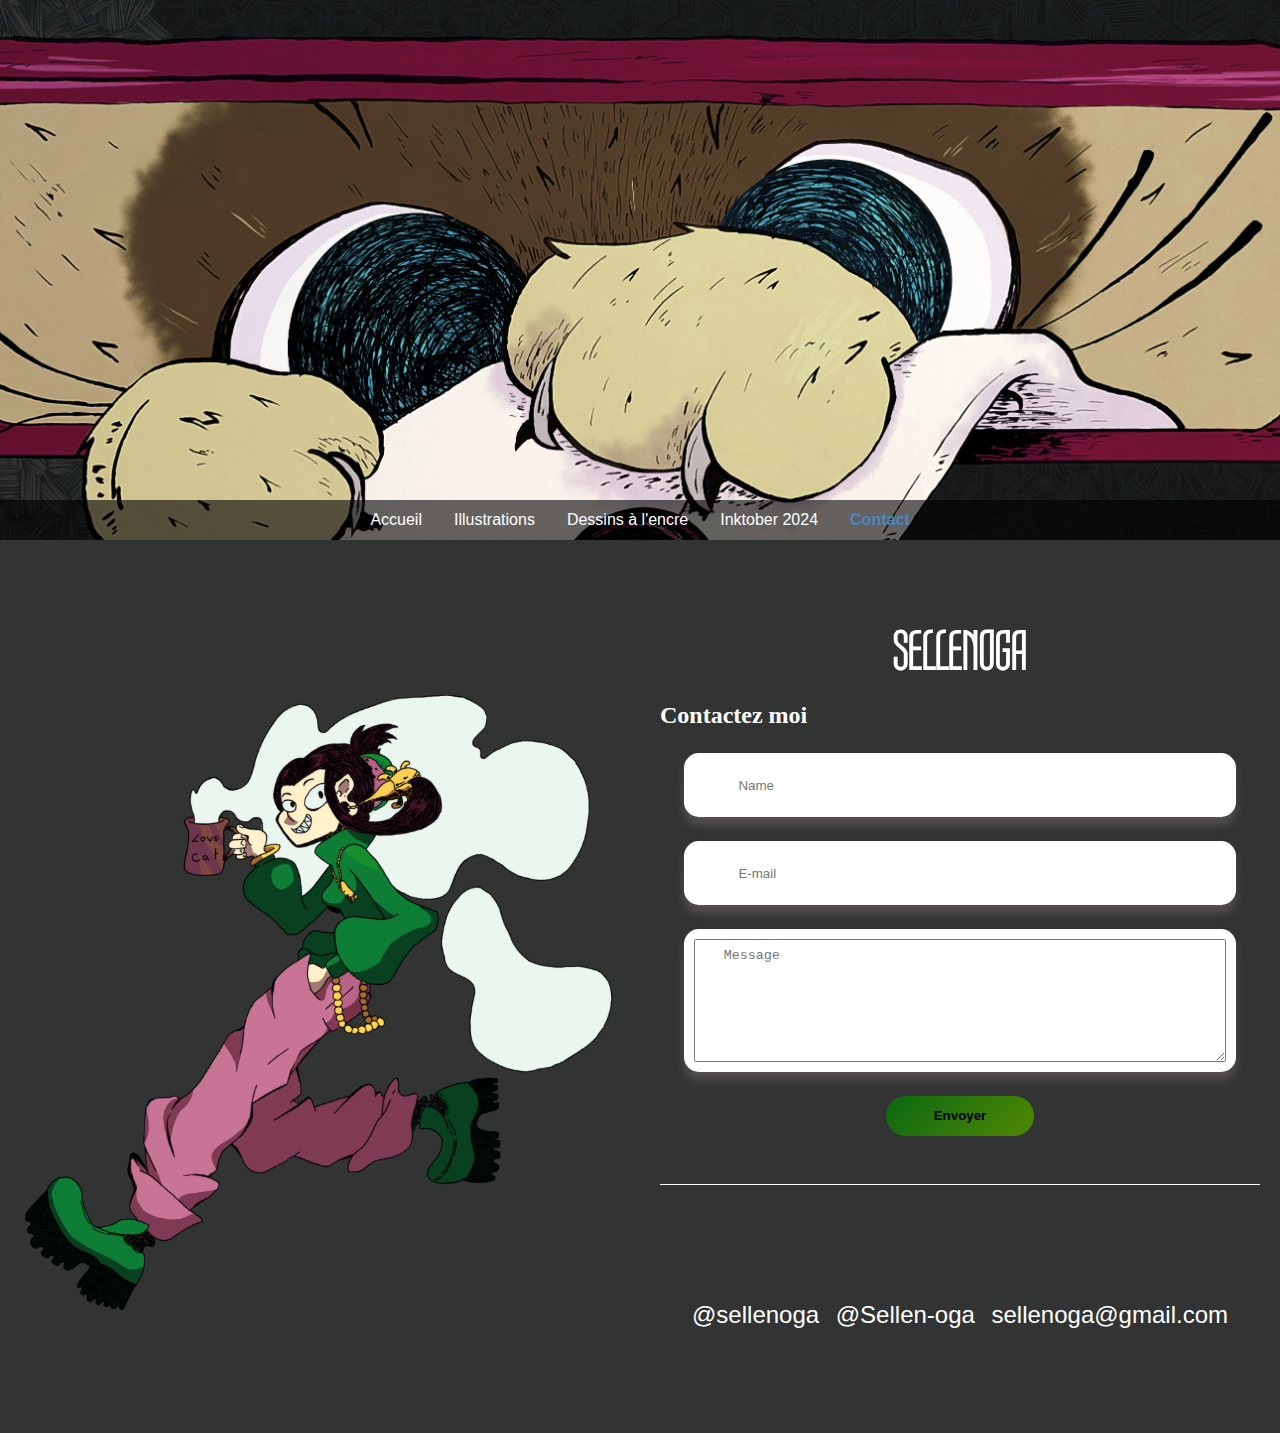
==== commit e8bedc4b: "page contact deux version responsive (marge et sans)" ====
--- a/contact.html
+++ b/contact.html
@@ -11,9 +11,7 @@
     
     <div id="header"></div>
 
-    <div class="cover">
-        
-    <div class="book">
+    <div class="container">
         <div class="child">
             <img src="images/caracter_saul.jpg" alt="image">   </div>
         <div class="child">
@@ -74,7 +72,6 @@
              </div>
         </div>
     </div>
-    </div>
     
     
     <script src="js/script.js"></script>
--- a/css/styleContact.css
+++ b/css/styleContact.css
@@ -1,17 +1,7 @@
-@import url(variable.css);
 @import url(style2.css);
 
-.cover{
-    width: 100%;
-    max-width: 100vw;
-    height: 100%;
-    justify-content: center;
+.container {
     display: flex;
-    box-sizing: border-box;
-}
-
-.book{
-    display: flex;
-    flex-direction: row;
-    padding: 7rem 5rem;
+    flex-wrap: wrap;
+    margin: 0;
 }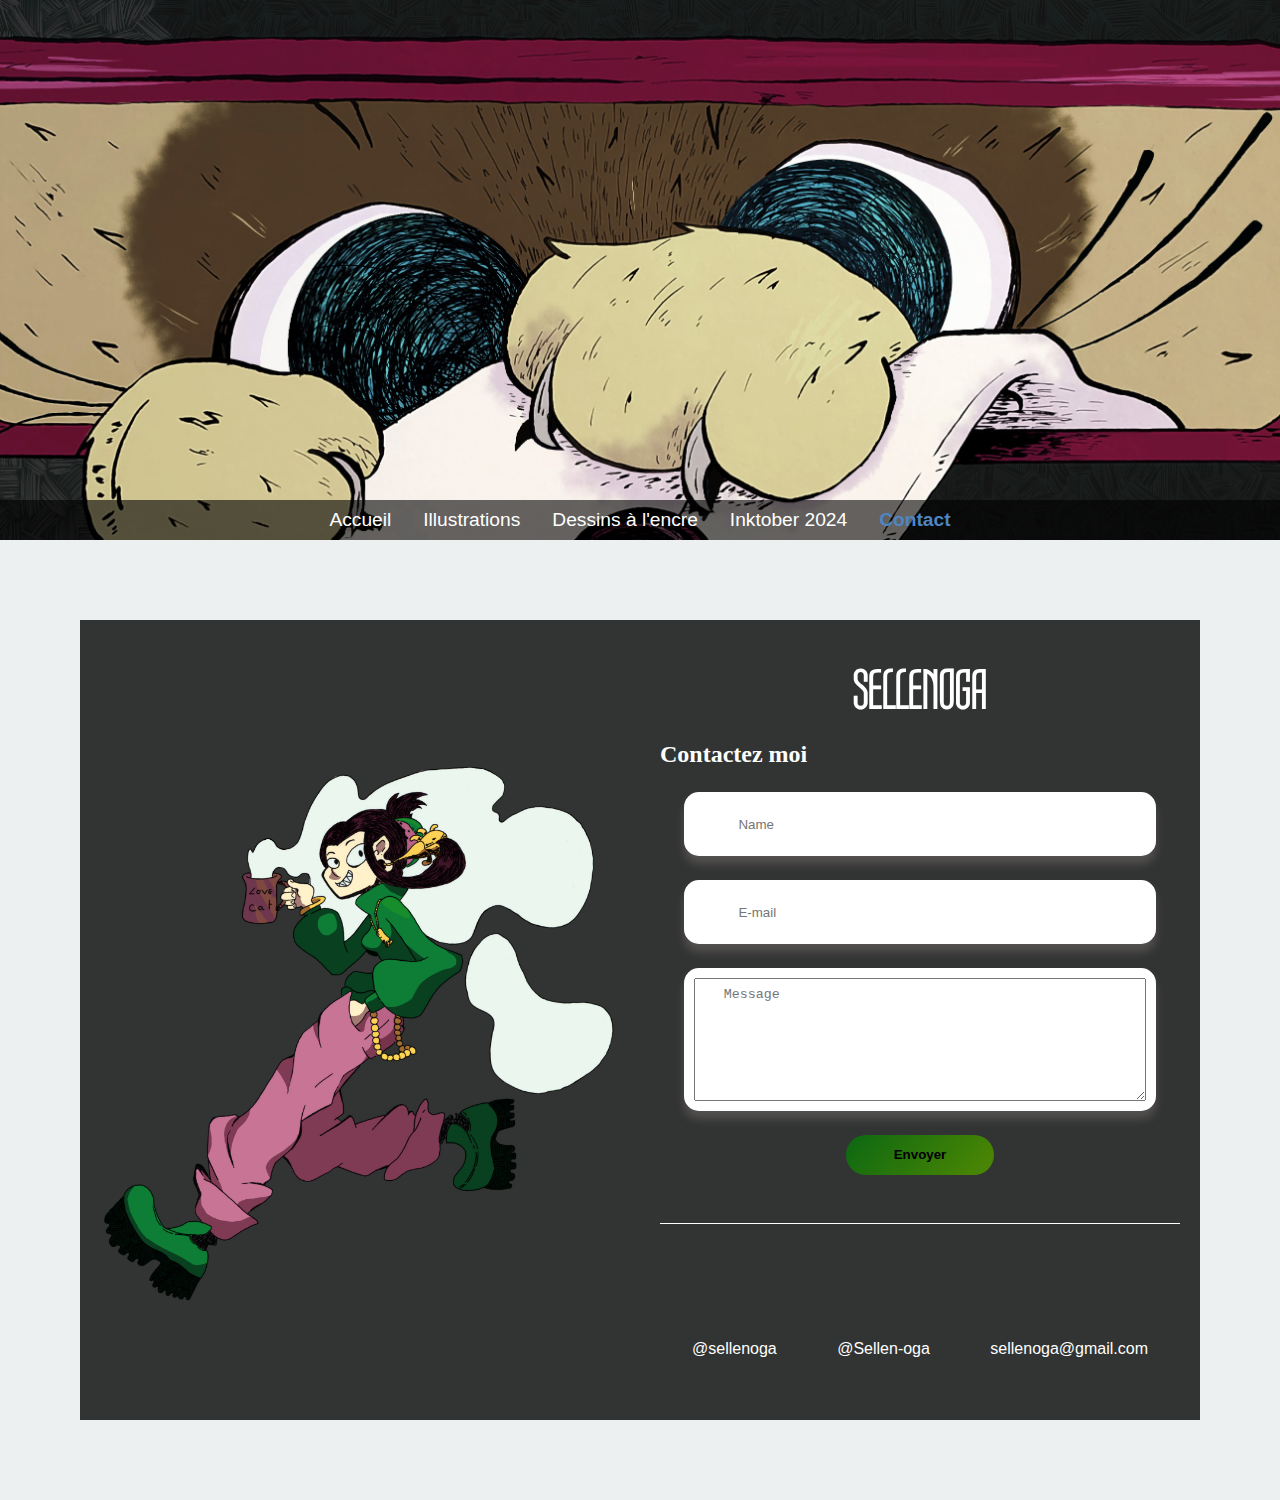
==== commit cd53bceb: "ajout de la page inktober et suppression du style et du contact test" ====
--- a/contact.html
+++ b/contact.html
@@ -4,7 +4,6 @@
     <meta charset="UTF-8">
     <meta name="viewport" content="width=device-width, initial-scale=1.0">
     <title>Test</title>
-    <link rel="stylesheet" href="css/style.css">
     <link rel="stylesheet" href="css/styleContact.css">
 </head>
 <body>
--- a/css/styleContact.css
+++ b/css/styleContact.css
@@ -1,7 +1,137 @@
-@import url(style2.css);
+@import url(variable.css);
+@import url(style.css);
 
 .container {
     display: flex;
     flex-wrap: wrap;
-    margin: 0;
+    margin: 80px;
+}
+
+.child {
+    flex: 1;
+    box-sizing: border-box;
+    padding: 20px;
+    background-color: var(--dark-text);
+    flex: 0 0 50%;
+    max-width: 50%;
+    align-content: center;
+}
+
+/* Responsive design */
+@media (width <= 1200px) {
+    .child {
+        flex: 0 0 100%;
+        max-width: 100%;
+    }
+}
+
+img{
+    max-width: 100%;
+    max-height: 100%;
+}
+
+
+/* FORM */
+form{
+    background-color: var(--dark-text);
+    max-width: 100%;
+}
+
+.text-center{
+    text-align: center;
+}
+
+.title {
+    font-family: 'Pacifico', cursive;
+    color: var(--white-text);
+    font-size: 1.5rem;
+}
+
+.form-group{
+    display: flex;
+    margin: 1.5rem;
+    background-color: var(--white-text);
+    padding: 10px;
+    border-radius: 15px 15px 15px 15px;
+    box-shadow: 0px 8px 8px rgb(84, 80, 80);
+}
+
+.entree{
+    background-color: transparent;
+    border: none;
+    padding: .5rem 1.8rem;
+    width: 100%;
+    outline: none;
+}
+
+.message .form-control {
+    padding: .5rem 1.8rem;
+    width: 100%;
+    outline: none;
+}
+
+.btn.btn-primary {
+    font-family:var(--round-title);
+    font-weight: bold;
+    height: 2.5rem;
+    line-height: 2.5rem;
+    padding: 0 3rem;
+    border: 0;
+    border-radius: 3rem;
+    background-image:linear-gradient(131deg, #0c6812, #478405, #717911, #ff3cc4);
+    background-size: 300% 100%;
+    transition: all 0.3s ease-in-out;
+}
+
+.btn.btn-primary:hover:enabled {
+    box-shadow: 0 0.5em 0.5em -0.4em #ff3ca7ba;
+    background-size: 100% 100%;
+    transform: translateY(-0.15em);
+    cursor: pointer;
+}
+label {
+    position:static;
+    padding: 10px 0;
+}
+label i{
+    font-size: 1.3rem;
+}
+
+/* CONTENT */
+.book-title{
+    color: var(--white-text);
+    font-family: var(--book-title);
+    font-size  : 3.5rem;
+    width: 100%;
+    text-align: center;
+}
+
+.contact-info{
+    display: flex;
+    justify-content: space-between;
+    margin-top: 3rem;
+    border-top: 1px solid var(--white-text);
+    padding: 2rem;
+}
+
+.reseau{
+    color: var(--white-text);
+    text-align: center;
+    font-size: 1rem;
+    font-family: var(--round-title);
+}
+
+.reseau i{
+    font-size: 4rem;
+}
+
+/* Responsive reseau */
+@media (width<800px) {
+    .contact-info{
+        flex-direction: column;
+        padding: 0;
+    }
+    .reseau{
+        margin-top: 1.5rem;
+    }
 }